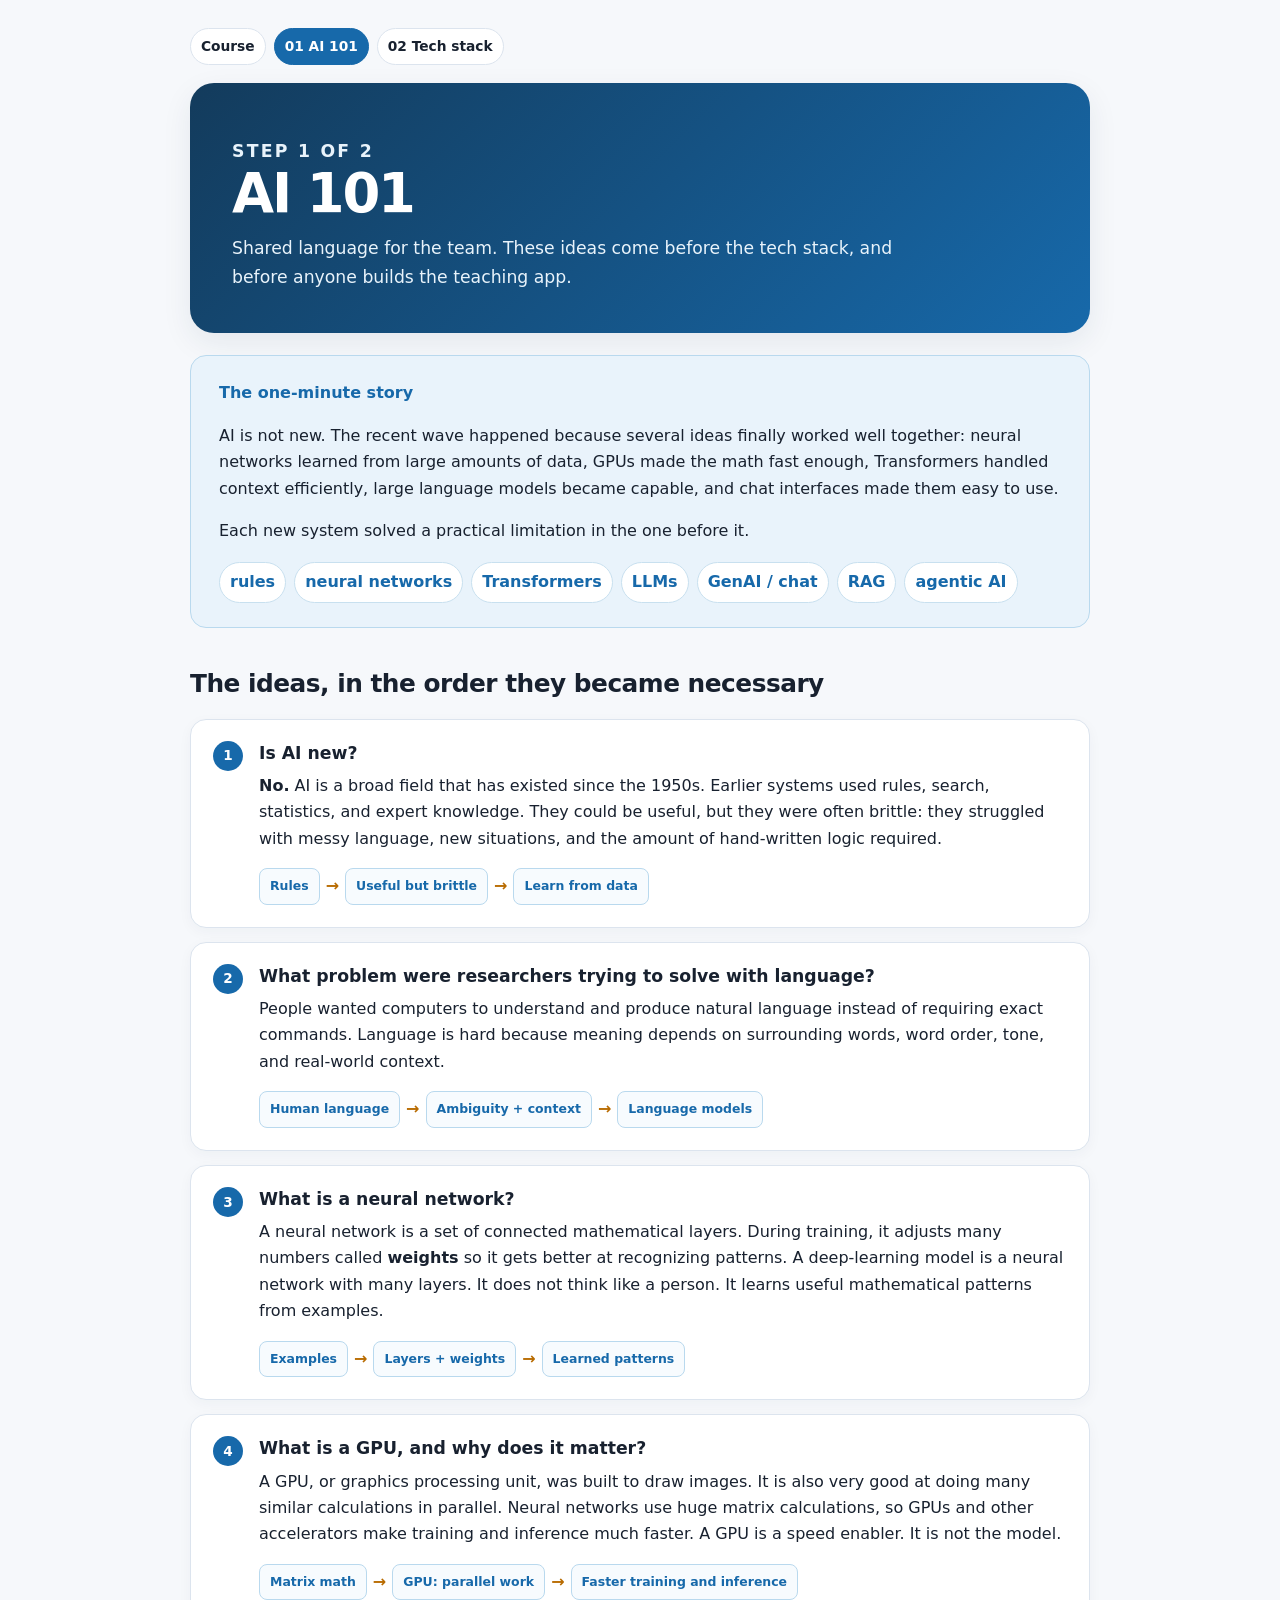
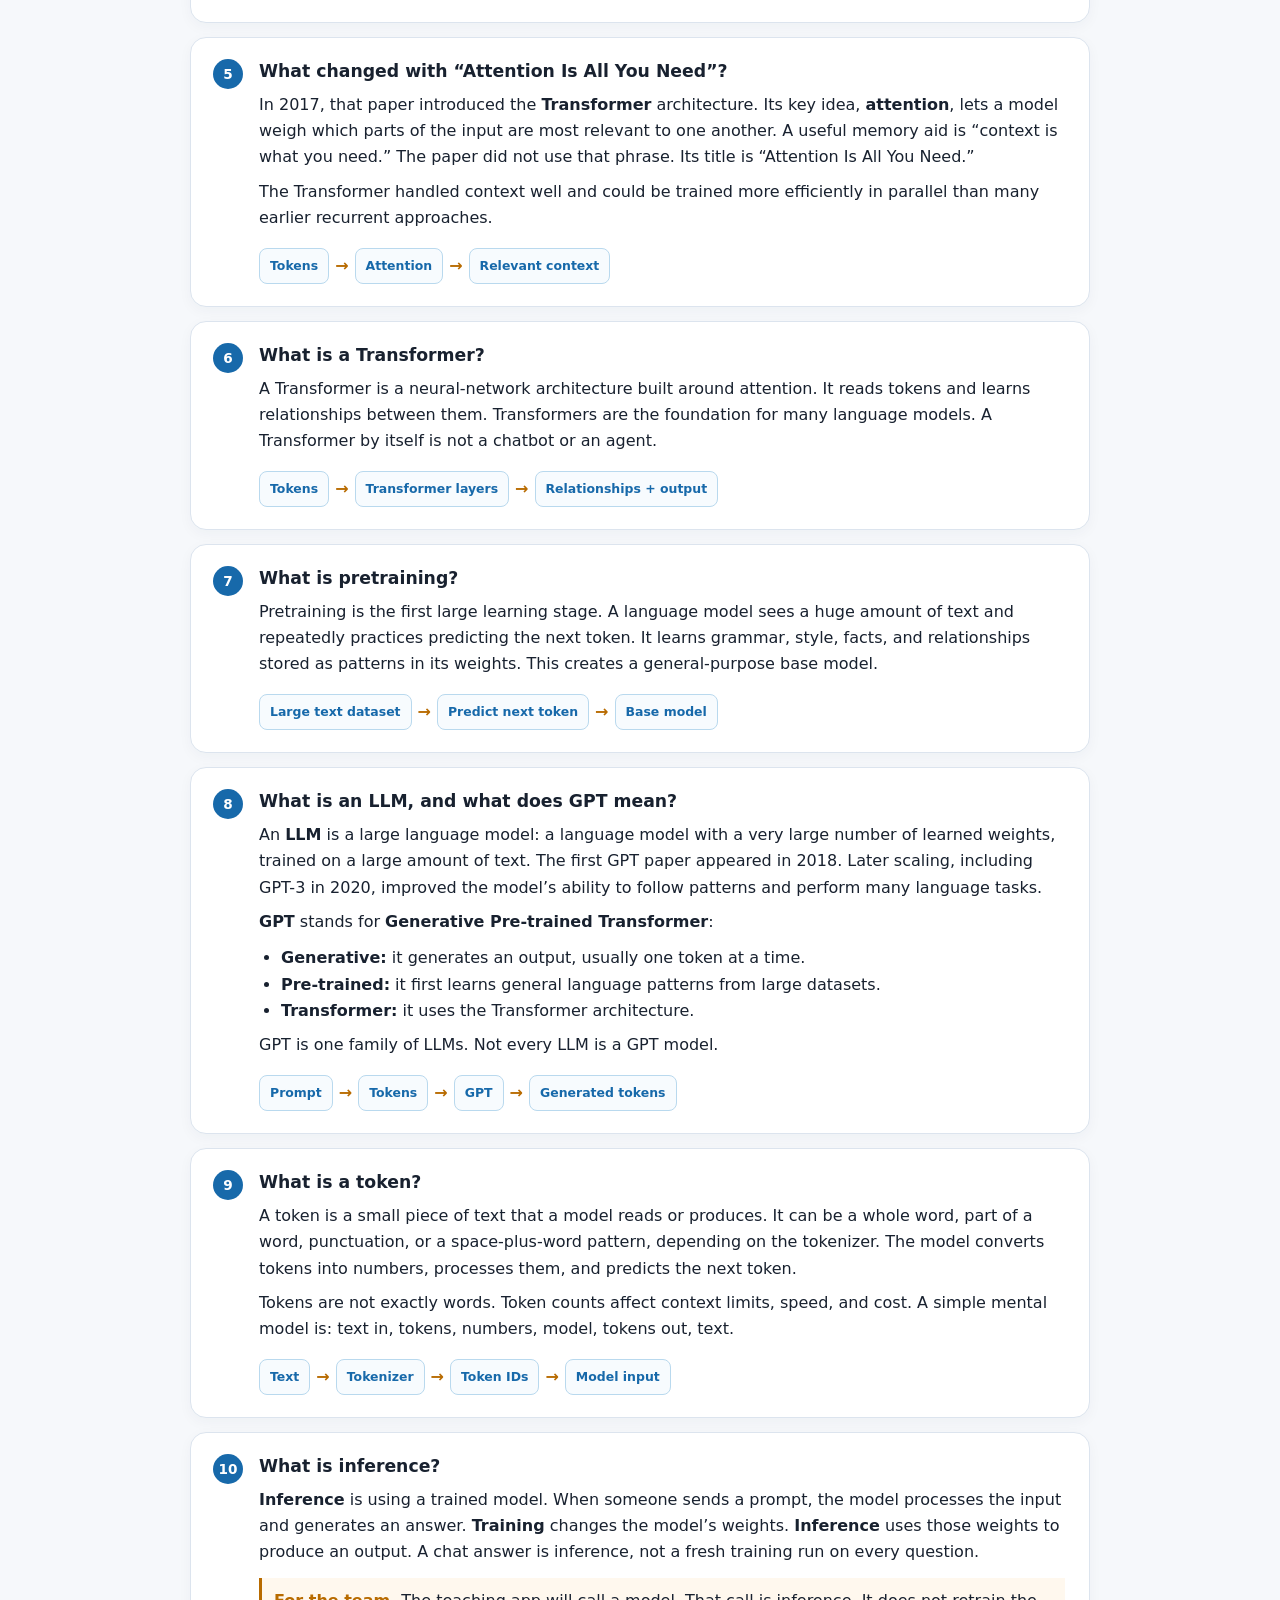
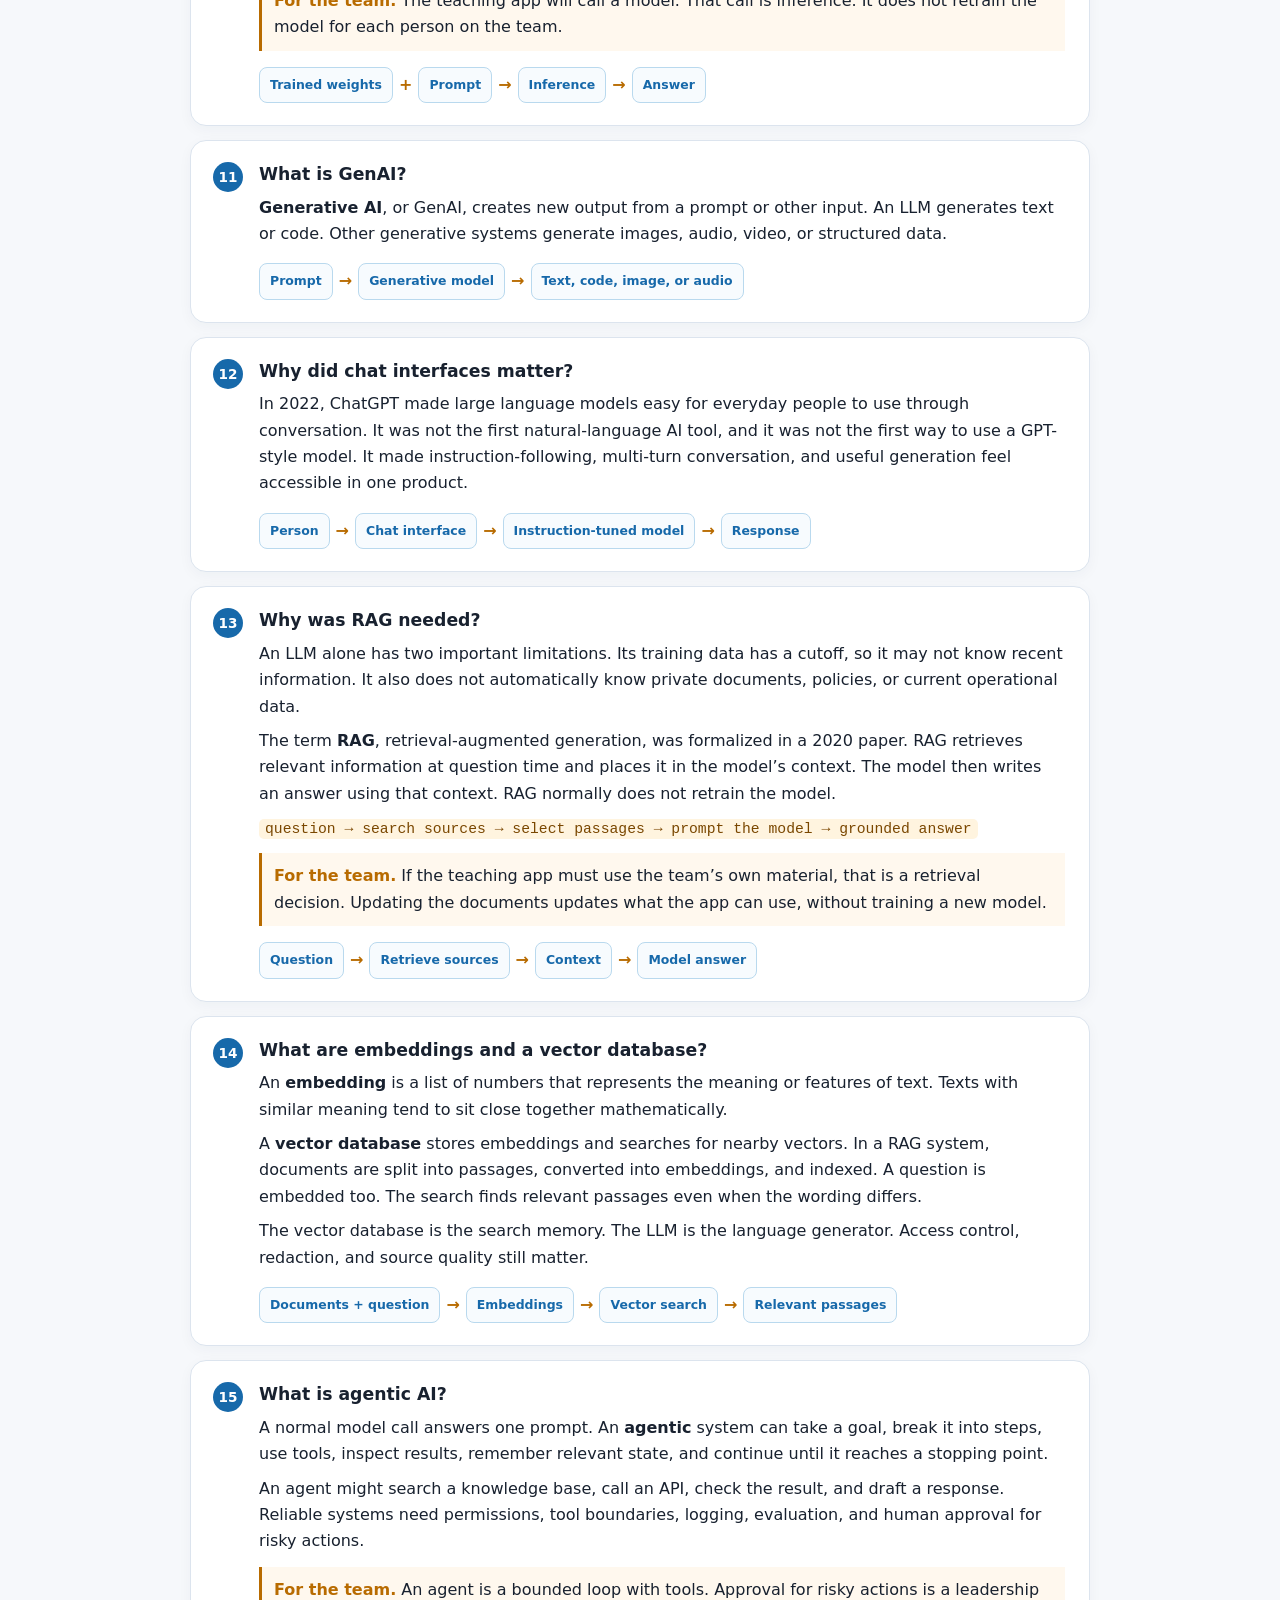
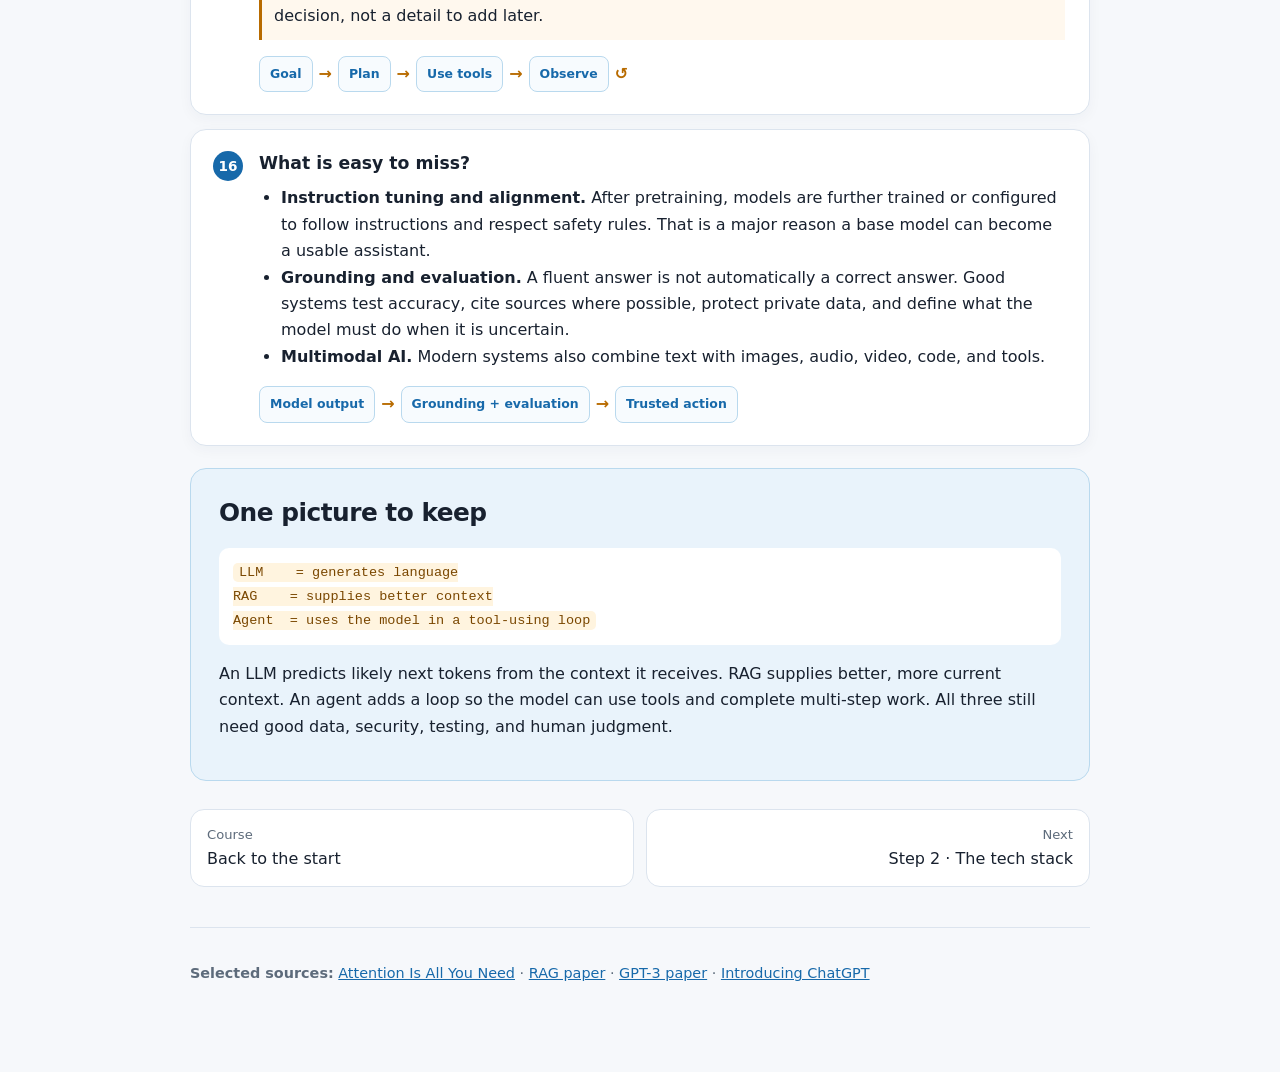
==== ai-101.html @ fc56cc1c "Reframe the site as a two-step course for the team. Step 1 is AI 101. Step 2 is the tech stack used " ====
<!doctype html>
<html lang="en">
<head>
  <meta charset="utf-8">
  <meta name="viewport" content="width=device-width, initial-scale=1">
  <meta name="description" content="Step 1. AI 101 for leaders on the team, before the teaching app is built.">
  <meta name="referrer" content="strict-origin-when-cross-origin">
  <title>Step 1 · AI 101 — AI App Building Framework</title>
  <link rel="stylesheet" href="assets/site.css">
</head>
<body>
<main>
  <nav class="course-nav" aria-label="Course">
    <a href="index.html">Course</a>
    <a href="ai-101.html" aria-current="page">01 AI 101</a>
    <a href="stack.html">02 Tech stack</a>
  </nav>
  <header class="hero">
    <p class="eyebrow">Step 1 of 2</p>
    <h1>AI 101</h1>
    <p>Shared language for the team. These ideas come before the tech stack, and before anyone builds the teaching app.</p>
  </header>

  <section class="story" aria-label="The one-minute story">
    <strong>The one-minute story</strong>
    <p>AI is not new. The recent wave happened because several ideas finally worked well together: neural networks learned from large amounts of data, GPUs made the math fast enough, Transformers handled context efficiently, large language models became capable, and chat interfaces made them easy to use.</p>
    <p>Each new system solved a practical limitation in the one before it.</p>
    <div class="flow" aria-label="AI technology progression">
      <span>rules</span>
      <span>neural networks</span>
      <span>Transformers</span>
      <span>LLMs</span>
      <span>GenAI / chat</span>
      <span>RAG</span>
      <span>agentic AI</span>
    </div>
  </section>

  <h2>The ideas, in the order they became necessary</h2>

  <article class="qa">
    <span class="number">1</span>
    <h3>Is AI new?</h3>
    <p><strong>No.</strong> AI is a broad field that has existed since the 1950s. Earlier systems used rules, search, statistics, and expert knowledge. They could be useful, but they were often brittle: they struggled with messy language, new situations, and the amount of hand-written logic required.</p>
    <div class="mini-diagram" aria-label="Rules can be useful but brittle">
      <span class="diagram-box">Rules</span><span class="diagram-arrow">→</span><span class="diagram-box">Useful but brittle</span><span class="diagram-arrow">→</span><span class="diagram-box">Learn from data</span>
    </div>
  </article>

  <article class="qa">
    <span class="number">2</span>
    <h3>What problem were researchers trying to solve with language?</h3>
    <p>People wanted computers to understand and produce natural language instead of requiring exact commands. Language is hard because meaning depends on surrounding words, word order, tone, and real-world context.</p>
    <div class="mini-diagram" aria-label="Natural language requires context">
      <span class="diagram-box">Human language</span><span class="diagram-arrow">→</span><span class="diagram-box">Ambiguity + context</span><span class="diagram-arrow">→</span><span class="diagram-box">Language models</span>
    </div>
  </article>

  <article class="qa">
    <span class="number">3</span>
    <h3>What is a neural network?</h3>
    <p>A neural network is a set of connected mathematical layers. During training, it adjusts many numbers called <strong>weights</strong> so it gets better at recognizing patterns. A deep-learning model is a neural network with many layers. It does not think like a person. It learns useful mathematical patterns from examples.</p>
    <div class="mini-diagram" aria-label="Neural networks learn patterns">
      <span class="diagram-box">Examples</span><span class="diagram-arrow">→</span><span class="diagram-box">Layers + weights</span><span class="diagram-arrow">→</span><span class="diagram-box">Learned patterns</span>
    </div>
  </article>

  <article class="qa">
    <span class="number">4</span>
    <h3>What is a GPU, and why does it matter?</h3>
    <p>A GPU, or graphics processing unit, was built to draw images. It is also very good at doing many similar calculations in parallel. Neural networks use huge matrix calculations, so GPUs and other accelerators make training and inference much faster. A GPU is a speed enabler. It is not the model.</p>
    <div class="mini-diagram" aria-label="GPUs speed up neural network math">
      <span class="diagram-box">Matrix math</span><span class="diagram-arrow">→</span><span class="diagram-box">GPU: parallel work</span><span class="diagram-arrow">→</span><span class="diagram-box">Faster training and inference</span>
    </div>
  </article>

  <article class="qa">
    <span class="number">5</span>
    <h3>What changed with “Attention Is All You Need”?</h3>
    <p>In 2017, that paper introduced the <strong>Transformer</strong> architecture. Its key idea, <strong>attention</strong>, lets a model weigh which parts of the input are most relevant to one another. A useful memory aid is “context is what you need.” The paper did not use that phrase. Its title is “Attention Is All You Need.”</p>
    <p>The Transformer handled context well and could be trained more efficiently in parallel than many earlier recurrent approaches.</p>
    <div class="mini-diagram" aria-label="Attention finds relevant context">
      <span class="diagram-box">Tokens</span><span class="diagram-arrow">→</span><span class="diagram-box">Attention</span><span class="diagram-arrow">→</span><span class="diagram-box">Relevant context</span>
    </div>
  </article>

  <article class="qa">
    <span class="number">6</span>
    <h3>What is a Transformer?</h3>
    <p>A Transformer is a neural-network architecture built around attention. It reads tokens and learns relationships between them. Transformers are the foundation for many language models. A Transformer by itself is not a chatbot or an agent.</p>
    <div class="mini-diagram" aria-label="Transformer processing">
      <span class="diagram-box">Tokens</span><span class="diagram-arrow">→</span><span class="diagram-box">Transformer layers</span><span class="diagram-arrow">→</span><span class="diagram-box">Relationships + output</span>
    </div>
  </article>

  <article class="qa">
    <span class="number">7</span>
    <h3>What is pretraining?</h3>
    <p>Pretraining is the first large learning stage. A language model sees a huge amount of text and repeatedly practices predicting the next token. It learns grammar, style, facts, and relationships stored as patterns in its weights. This creates a general-purpose base model.</p>
    <div class="mini-diagram" aria-label="Pretraining creates a base model">
      <span class="diagram-box">Large text dataset</span><span class="diagram-arrow">→</span><span class="diagram-box">Predict next token</span><span class="diagram-arrow">→</span><span class="diagram-box">Base model</span>
    </div>
  </article>

  <article class="qa">
    <span class="number">8</span>
    <h3>What is an LLM, and what does GPT mean?</h3>
    <p>An <strong>LLM</strong> is a large language model: a language model with a very large number of learned weights, trained on a large amount of text. The first GPT paper appeared in 2018. Later scaling, including GPT-3 in 2020, improved the model’s ability to follow patterns and perform many language tasks.</p>
    <p><strong>GPT</strong> stands for <strong>Generative Pre-trained Transformer</strong>:</p>
    <ul>
      <li><strong>Generative:</strong> it generates an output, usually one token at a time.</li>
      <li><strong>Pre-trained:</strong> it first learns general language patterns from large datasets.</li>
      <li><strong>Transformer:</strong> it uses the Transformer architecture.</li>
    </ul>
    <p>GPT is one family of LLMs. Not every LLM is a GPT model.</p>
    <div class="mini-diagram" aria-label="GPT generates tokens">
      <span class="diagram-box">Prompt</span><span class="diagram-arrow">→</span><span class="diagram-box">Tokens</span><span class="diagram-arrow">→</span><span class="diagram-box">GPT</span><span class="diagram-arrow">→</span><span class="diagram-box">Generated tokens</span>
    </div>
  </article>

  <article class="qa">
    <span class="number">9</span>
    <h3>What is a token?</h3>
    <p>A token is a small piece of text that a model reads or produces. It can be a whole word, part of a word, punctuation, or a space-plus-word pattern, depending on the tokenizer. The model converts tokens into numbers, processes them, and predicts the next token.</p>
    <p>Tokens are not exactly words. Token counts affect context limits, speed, and cost. A simple mental model is: text in, tokens, numbers, model, tokens out, text.</p>
    <div class="mini-diagram" aria-label="Text becomes token IDs">
      <span class="diagram-box">Text</span><span class="diagram-arrow">→</span><span class="diagram-box">Tokenizer</span><span class="diagram-arrow">→</span><span class="diagram-box">Token IDs</span><span class="diagram-arrow">→</span><span class="diagram-box">Model input</span>
    </div>
  </article>

  <article class="qa">
    <span class="number">10</span>
    <h3>What is inference?</h3>
    <p><strong>Inference</strong> is using a trained model. When someone sends a prompt, the model processes the input and generates an answer. <strong>Training</strong> changes the model’s weights. <strong>Inference</strong> uses those weights to produce an output. A chat answer is inference, not a fresh training run on every question.</p>
    <div class="builder"><strong>For the team.</strong> The teaching app will call a model. That call is inference. It does not retrain the model for each person on the team.</div>
    <div class="mini-diagram" aria-label="Inference uses trained weights and a prompt">
      <span class="diagram-box">Trained weights</span><span class="diagram-arrow">+</span><span class="diagram-box">Prompt</span><span class="diagram-arrow">→</span><span class="diagram-box">Inference</span><span class="diagram-arrow">→</span><span class="diagram-box">Answer</span>
    </div>
  </article>

  <article class="qa">
    <span class="number">11</span>
    <h3>What is GenAI?</h3>
    <p><strong>Generative AI</strong>, or GenAI, creates new output from a prompt or other input. An LLM generates text or code. Other generative systems generate images, audio, video, or structured data.</p>
    <div class="mini-diagram" aria-label="Generative AI creates many kinds of output">
      <span class="diagram-box">Prompt</span><span class="diagram-arrow">→</span><span class="diagram-box">Generative model</span><span class="diagram-arrow">→</span><span class="diagram-box">Text, code, image, or audio</span>
    </div>
  </article>

  <article class="qa">
    <span class="number">12</span>
    <h3>Why did chat interfaces matter?</h3>
    <p>In 2022, ChatGPT made large language models easy for everyday people to use through conversation. It was not the first natural-language AI tool, and it was not the first way to use a GPT-style model. It made instruction-following, multi-turn conversation, and useful generation feel accessible in one product.</p>
    <div class="mini-diagram" aria-label="A chat interface makes an LLM conversational">
      <span class="diagram-box">Person</span><span class="diagram-arrow">→</span><span class="diagram-box">Chat interface</span><span class="diagram-arrow">→</span><span class="diagram-box">Instruction-tuned model</span><span class="diagram-arrow">→</span><span class="diagram-box">Response</span>
    </div>
  </article>

  <article class="qa">
    <span class="number">13</span>
    <h3>Why was RAG needed?</h3>
    <p>An LLM alone has two important limitations. Its training data has a cutoff, so it may not know recent information. It also does not automatically know private documents, policies, or current operational data.</p>
    <p>The term <strong>RAG</strong>, retrieval-augmented generation, was formalized in a 2020 paper. RAG retrieves relevant information at question time and places it in the model’s context. The model then writes an answer using that context. RAG normally does not retrain the model.</p>
    <p><code>question → search sources → select passages → prompt the model → grounded answer</code></p>
    <div class="builder"><strong>For the team.</strong> If the teaching app must use the team’s own material, that is a retrieval decision. Updating the documents updates what the app can use, without training a new model.</div>
    <div class="mini-diagram" aria-label="RAG retrieves context before generation">
      <span class="diagram-box">Question</span><span class="diagram-arrow">→</span><span class="diagram-box">Retrieve sources</span><span class="diagram-arrow">→</span><span class="diagram-box">Context</span><span class="diagram-arrow">→</span><span class="diagram-box">Model answer</span>
    </div>
  </article>

  <article class="qa">
    <span class="number">14</span>
    <h3>What are embeddings and a vector database?</h3>
    <p>An <strong>embedding</strong> is a list of numbers that represents the meaning or features of text. Texts with similar meaning tend to sit close together mathematically.</p>
    <p>A <strong>vector database</strong> stores embeddings and searches for nearby vectors. In a RAG system, documents are split into passages, converted into embeddings, and indexed. A question is embedded too. The search finds relevant passages even when the wording differs.</p>
    <p>The vector database is the search memory. The LLM is the language generator. Access control, redaction, and source quality still matter.</p>
    <div class="mini-diagram" aria-label="Vector search finds relevant passages">
      <span class="diagram-box">Documents + question</span><span class="diagram-arrow">→</span><span class="diagram-box">Embeddings</span><span class="diagram-arrow">→</span><span class="diagram-box">Vector search</span><span class="diagram-arrow">→</span><span class="diagram-box">Relevant passages</span>
    </div>
  </article>

  <article class="qa">
    <span class="number">15</span>
    <h3>What is agentic AI?</h3>
    <p>A normal model call answers one prompt. An <strong>agentic</strong> system can take a goal, break it into steps, use tools, inspect results, remember relevant state, and continue until it reaches a stopping point.</p>
    <p>An agent might search a knowledge base, call an API, check the result, and draft a response. Reliable systems need permissions, tool boundaries, logging, evaluation, and human approval for risky actions.</p>
    <div class="builder"><strong>For the team.</strong> An agent is a bounded loop with tools. Approval for risky actions is a leadership decision, not a detail to add later.</div>
    <div class="mini-diagram" aria-label="Agentic AI uses a plan and tool loop">
      <span class="diagram-box">Goal</span><span class="diagram-arrow">→</span><span class="diagram-box">Plan</span><span class="diagram-arrow">→</span><span class="diagram-box">Use tools</span><span class="diagram-arrow">→</span><span class="diagram-box">Observe</span><span class="diagram-arrow">↺</span>
    </div>
  </article>

  <article class="qa">
    <span class="number">16</span>
    <h3>What is easy to miss?</h3>
    <ul>
      <li><strong>Instruction tuning and alignment.</strong> After pretraining, models are further trained or configured to follow instructions and respect safety rules. That is a major reason a base model can become a usable assistant.</li>
      <li><strong>Grounding and evaluation.</strong> A fluent answer is not automatically a correct answer. Good systems test accuracy, cite sources where possible, protect private data, and define what the model must do when it is uncertain.</li>
      <li><strong>Multimodal AI.</strong> Modern systems also combine text with images, audio, video, code, and tools.</li>
    </ul>
    <div class="mini-diagram" aria-label="Evaluation makes model output more trustworthy">
      <span class="diagram-box">Model output</span><span class="diagram-arrow">→</span><span class="diagram-box">Grounding + evaluation</span><span class="diagram-arrow">→</span><span class="diagram-box">Trusted action</span>
    </div>
  </article>

  <section class="story">
    <h2>One picture to keep</h2>
    <pre class="mental-code"><code>LLM    = generates language
RAG    = supplies better context
Agent  = uses the model in a tool-using loop</code></pre>
    <p>An LLM predicts likely next tokens from the context it receives. RAG supplies better, more current context. An agent adds a loop so the model can use tools and complete multi-step work. All three still need good data, security, testing, and human judgment.</p>
  </section>

  <nav class="lesson-nav" aria-label="Lesson">
    <a href="index.html"><span>Course</span>Back to the start</a>
    <a class="next" href="stack.html"><span>Next</span>Step 2 · The tech stack</a>
  </nav>

  <footer class="sources">
    <p><strong>Selected sources:</strong> <a href="https://arxiv.org/abs/1706.03762" rel="noopener noreferrer">Attention Is All You Need</a> · <a href="https://arxiv.org/abs/2005.11401" rel="noopener noreferrer">RAG paper</a> · <a href="https://arxiv.org/abs/2005.14165" rel="noopener noreferrer">GPT-3 paper</a> · <a href="https://openai.com/index/chatgpt/" rel="noopener noreferrer">Introducing ChatGPT</a></p>
  </footer>
</main>
</body>
</html>
---- assets/site.css ----
:root {
  --ink: #18212f;
  --muted: #5d6b7b;
  --paper: #f6f8fb;
  --card: #ffffff;
  --line: #dce4ee;
  --blue: #1769aa;
  --blue-soft: #e9f3fb;
  --gold: #b86b00;
  --shadow: 0 10px 30px rgba(27, 52, 80, .08);
}

* { box-sizing: border-box; }

body {
  margin: 0;
  color: var(--ink);
  background: var(--paper);
  font: 16px/1.65 system-ui, -apple-system, BlinkMacSystemFont, "Segoe UI", sans-serif;
}

main {
  max-width: 940px;
  margin: 0 auto;
  padding: 28px 20px 72px;
}

.course-nav {
  display: flex;
  flex-wrap: wrap;
  gap: 8px;
  margin-bottom: 18px;
}

.course-nav a {
  padding: 6px 10px;
  border: 1px solid var(--line);
  border-radius: 999px;
  background: var(--card);
  color: var(--ink);
  font-size: .86rem;
  font-weight: 650;
  text-decoration: none;
}

.course-nav a[aria-current="page"] {
  color: #fff;
  background: var(--blue);
  border-color: var(--blue);
}

header.hero {
  padding: 42px;
  border-radius: 24px;
  color: #fff;
  background: linear-gradient(135deg, #133b5c, #1769aa);
  box-shadow: var(--shadow);
}

header.hero p {
  max-width: 720px;
  margin: 12px 0 0;
  color: #e8f3fb;
  font-size: 1.08rem;
}

h1 {
  margin: 0;
  max-width: 760px;
  font-size: clamp(2.1rem, 5vw, 3.4rem);
  line-height: 1.05;
  letter-spacing: -.04em;
}

h2 {
  margin: 36px 0 14px;
  font-size: 1.55rem;
  letter-spacing: -.02em;
}

h3 {
  margin: 0 0 8px;
  font-size: 1.08rem;
  line-height: 1.35;
}

.eyebrow {
  margin: 0 0 14px;
  color: #bce5ff;
  font-size: .78rem;
  font-weight: 800;
  letter-spacing: .13em;
  text-transform: uppercase;
}

.story,
.panel {
  margin: 22px 0;
  padding: 24px 28px;
  border: 1px solid #b9d9ee;
  border-radius: 16px;
  background: var(--blue-soft);
}

.story strong,
.panel strong { color: var(--blue); }

.story h2,
.panel h2 { margin-top: 0; }

.story ul,
.panel ul,
.qa ul,
.qa ol { margin: 10px 0 0; padding-left: 22px; }

.flow {
  display: flex;
  flex-wrap: wrap;
  gap: 8px;
  margin-top: 18px;
  color: var(--blue);
  font-weight: 750;
}

.flow span,
.stack-chip {
  padding: 6px 10px;
  border-radius: 999px;
  background: #fff;
  border: 1px solid #c8e0ef;
}

.mini-diagram {
  display: flex;
  flex-wrap: wrap;
  align-items: center;
  gap: 6px;
  margin-top: 16px;
  color: var(--muted);
  font-size: .78rem;
}

.diagram-box {
  padding: 7px 10px;
  border: 1px solid #b9d9ee;
  border-radius: 8px;
  color: var(--blue);
  background: #f7fbfe;
  font-weight: 750;
}

.diagram-arrow {
  color: var(--gold);
  font-size: 1rem;
  font-weight: 900;
}

.path {
  list-style: none;
  margin: 0;
  padding: 0;
}

.path li { margin: 10px 0; }

.path a {
  display: block;
  padding: 16px 18px;
  border: 1px solid var(--line);
  border-radius: 16px;
  background: var(--card);
  color: var(--ink);
  text-decoration: none;
  box-shadow: 0 4px 14px rgba(27, 52, 80, .04);
}

.path a span {
  display: block;
  margin-top: 4px;
  color: var(--muted);
  font-weight: 450;
}

.qa {
  position: relative;
  margin: 14px 0;
  padding: 22px 24px 22px 68px;
  border: 1px solid var(--line);
  border-radius: 16px;
  background: var(--card);
  box-shadow: 0 4px 14px rgba(27, 52, 80, .04);
}

.number {
  position: absolute;
  top: 21px;
  left: 22px;
  display: grid;
  width: 30px;
  height: 30px;
  place-items: center;
  border-radius: 50%;
  color: #fff;
  background: var(--blue);
  font-size: .85rem;
  font-weight: 800;
}

.qa p { margin: 8px 0 0; }

.builder {
  margin-top: 12px;
  padding: 10px 12px;
  border-left: 3px solid var(--gold);
  background: #fff8ee;
}

.builder strong { color: var(--gold); }

code,
.qa code,
.story code,
.panel code {
  padding: 2px 6px;
  border-radius: 5px;
  color: #7a4700;
  background: #fff4df;
  font-size: .92em;
}

.mental-code {
  margin: 12px 0 0;
  padding: 12px 14px;
  overflow-x: auto;
  border-radius: 10px;
  color: #234;
  background: #fff;
  font-size: .92rem;
}

.table-wrap { overflow-x: auto; }

table {
  width: 100%;
  border-collapse: collapse;
  background: var(--card);
  border: 1px solid var(--line);
  border-radius: 16px;
}

th,
td {
  padding: 12px 14px;
  border-bottom: 1px solid var(--line);
  text-align: left;
  vertical-align: top;
}

th {
  color: var(--muted);
  font-size: .78rem;
  letter-spacing: .08em;
  text-transform: uppercase;
}

tr:last-child td { border-bottom: 0; }

.lesson-nav {
  display: flex;
  flex-wrap: wrap;
  gap: 12px;
  margin-top: 28px;
}

.lesson-nav a {
  flex: 1 1 220px;
  padding: 14px 16px;
  border: 1px solid var(--line);
  border-radius: 14px;
  background: var(--card);
  color: var(--ink);
  text-decoration: none;
}

.lesson-nav a span {
  display: block;
  color: var(--muted);
  font-size: .82rem;
}

.lesson-nav a.next { text-align: right; }

footer {
  margin-top: 40px;
  padding-top: 20px;
  border-top: 1px solid var(--line);
  color: var(--muted);
  font-size: .9rem;
}

a { color: var(--blue); }

header.hero a { color: #fff; }

@media (max-width: 600px) {
  main { padding: 18px 14px 48px; }
  header.hero { padding: 28px 22px; border-radius: 18px; }
  .qa { padding: 20px 18px 20px 56px; }
  .number { left: 16px; }
  .lesson-nav a.next { text-align: left; }
}
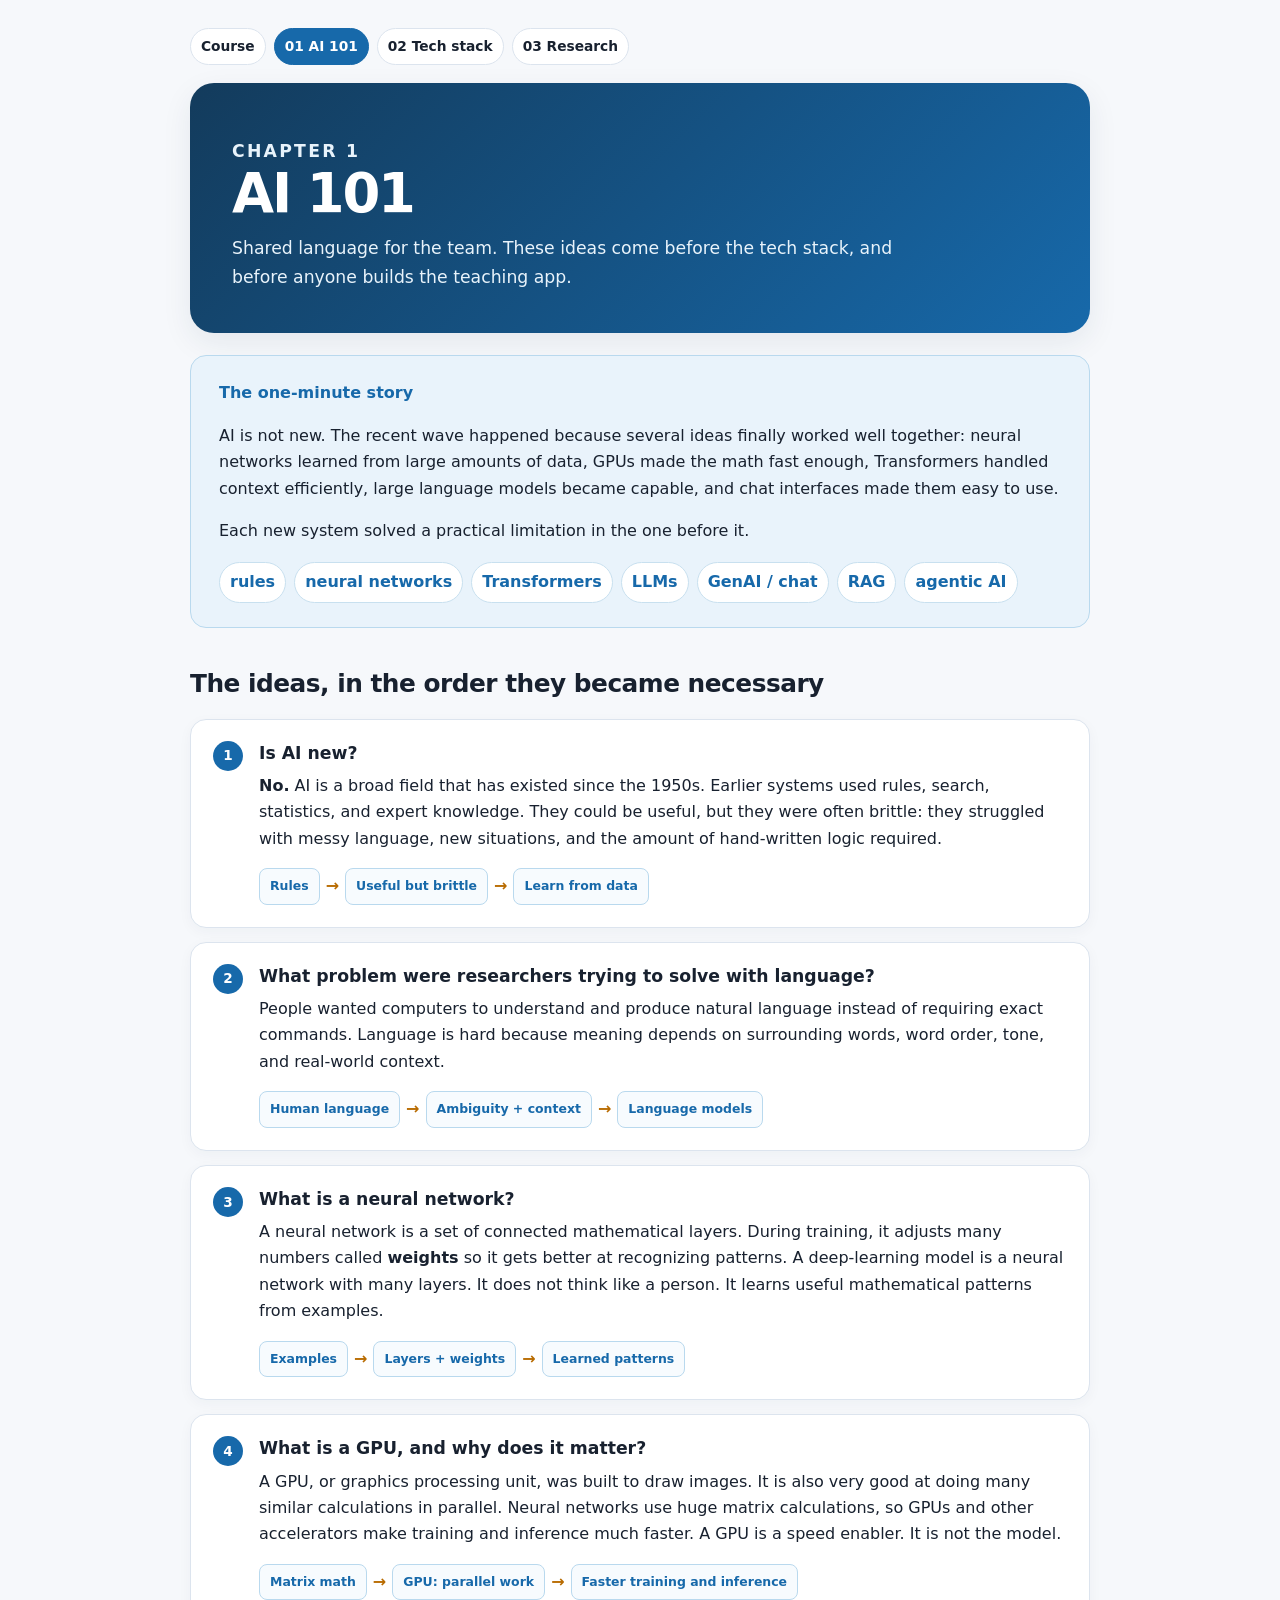
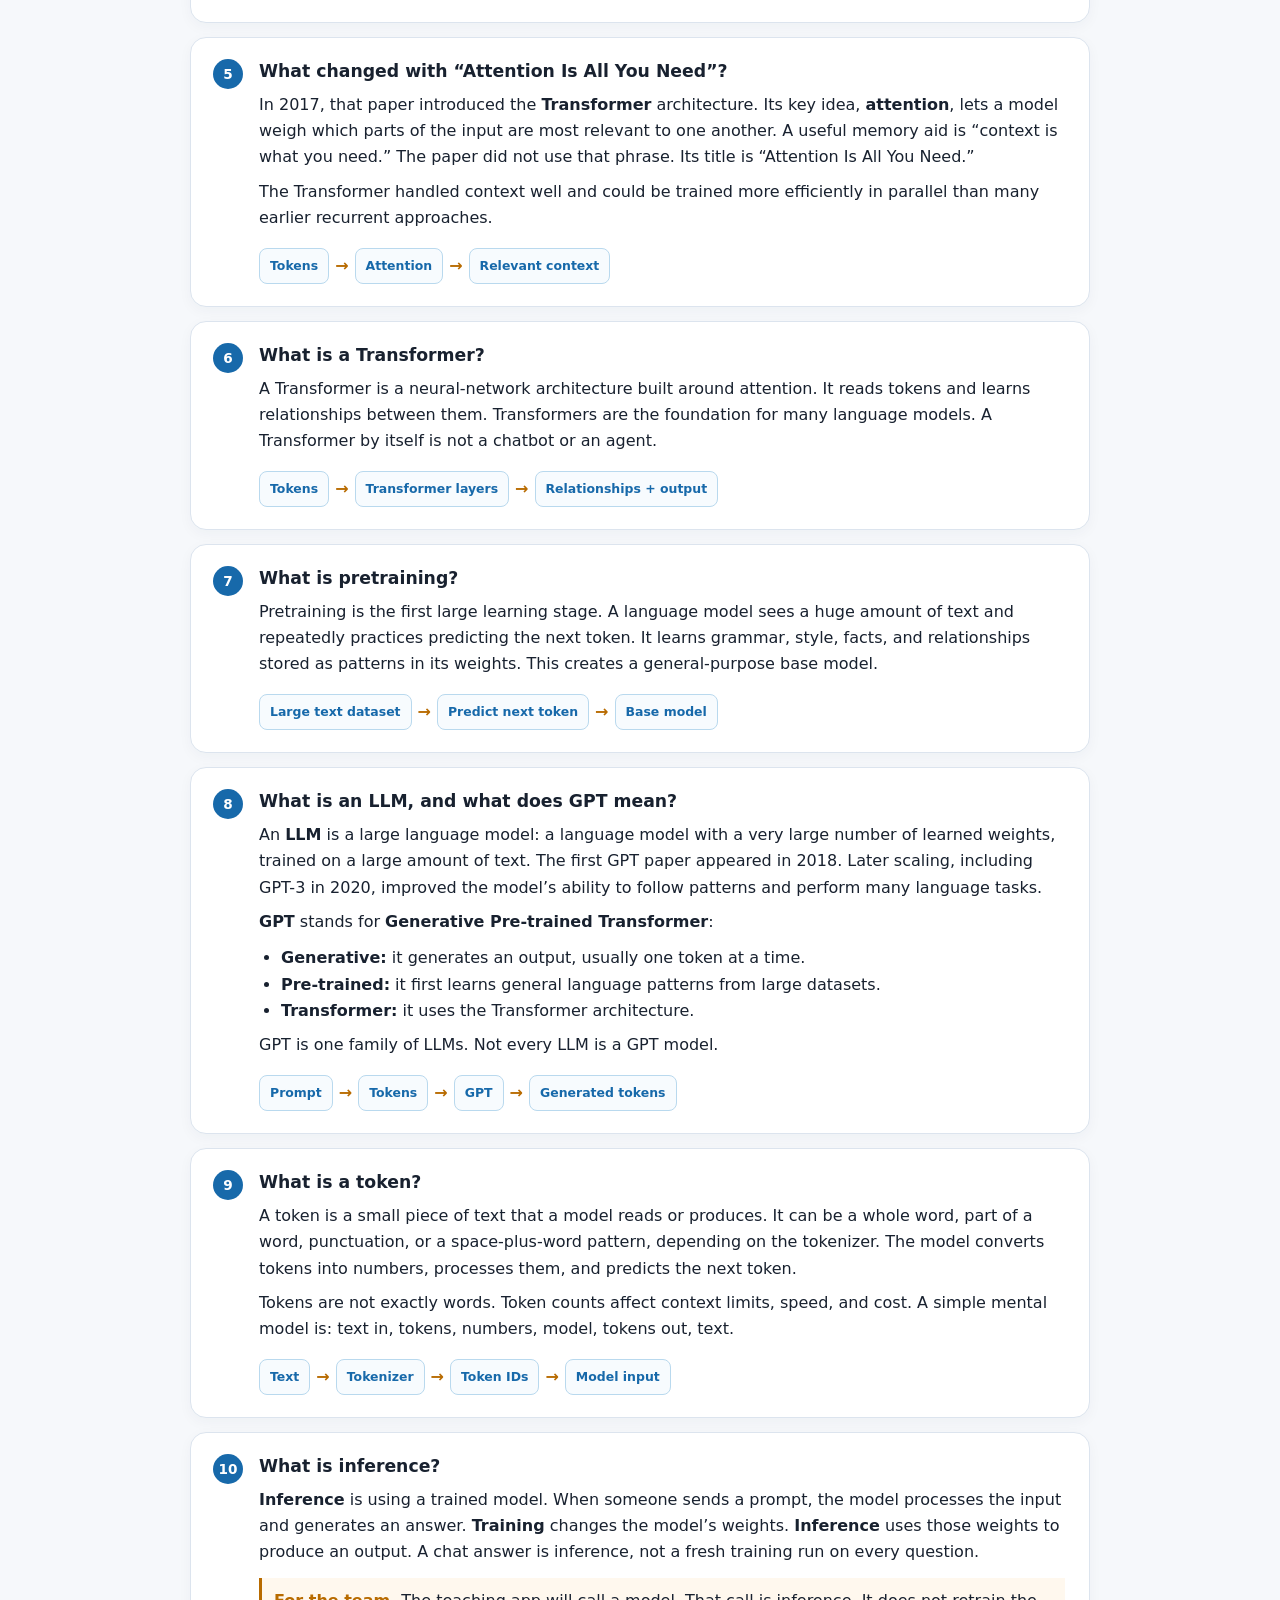
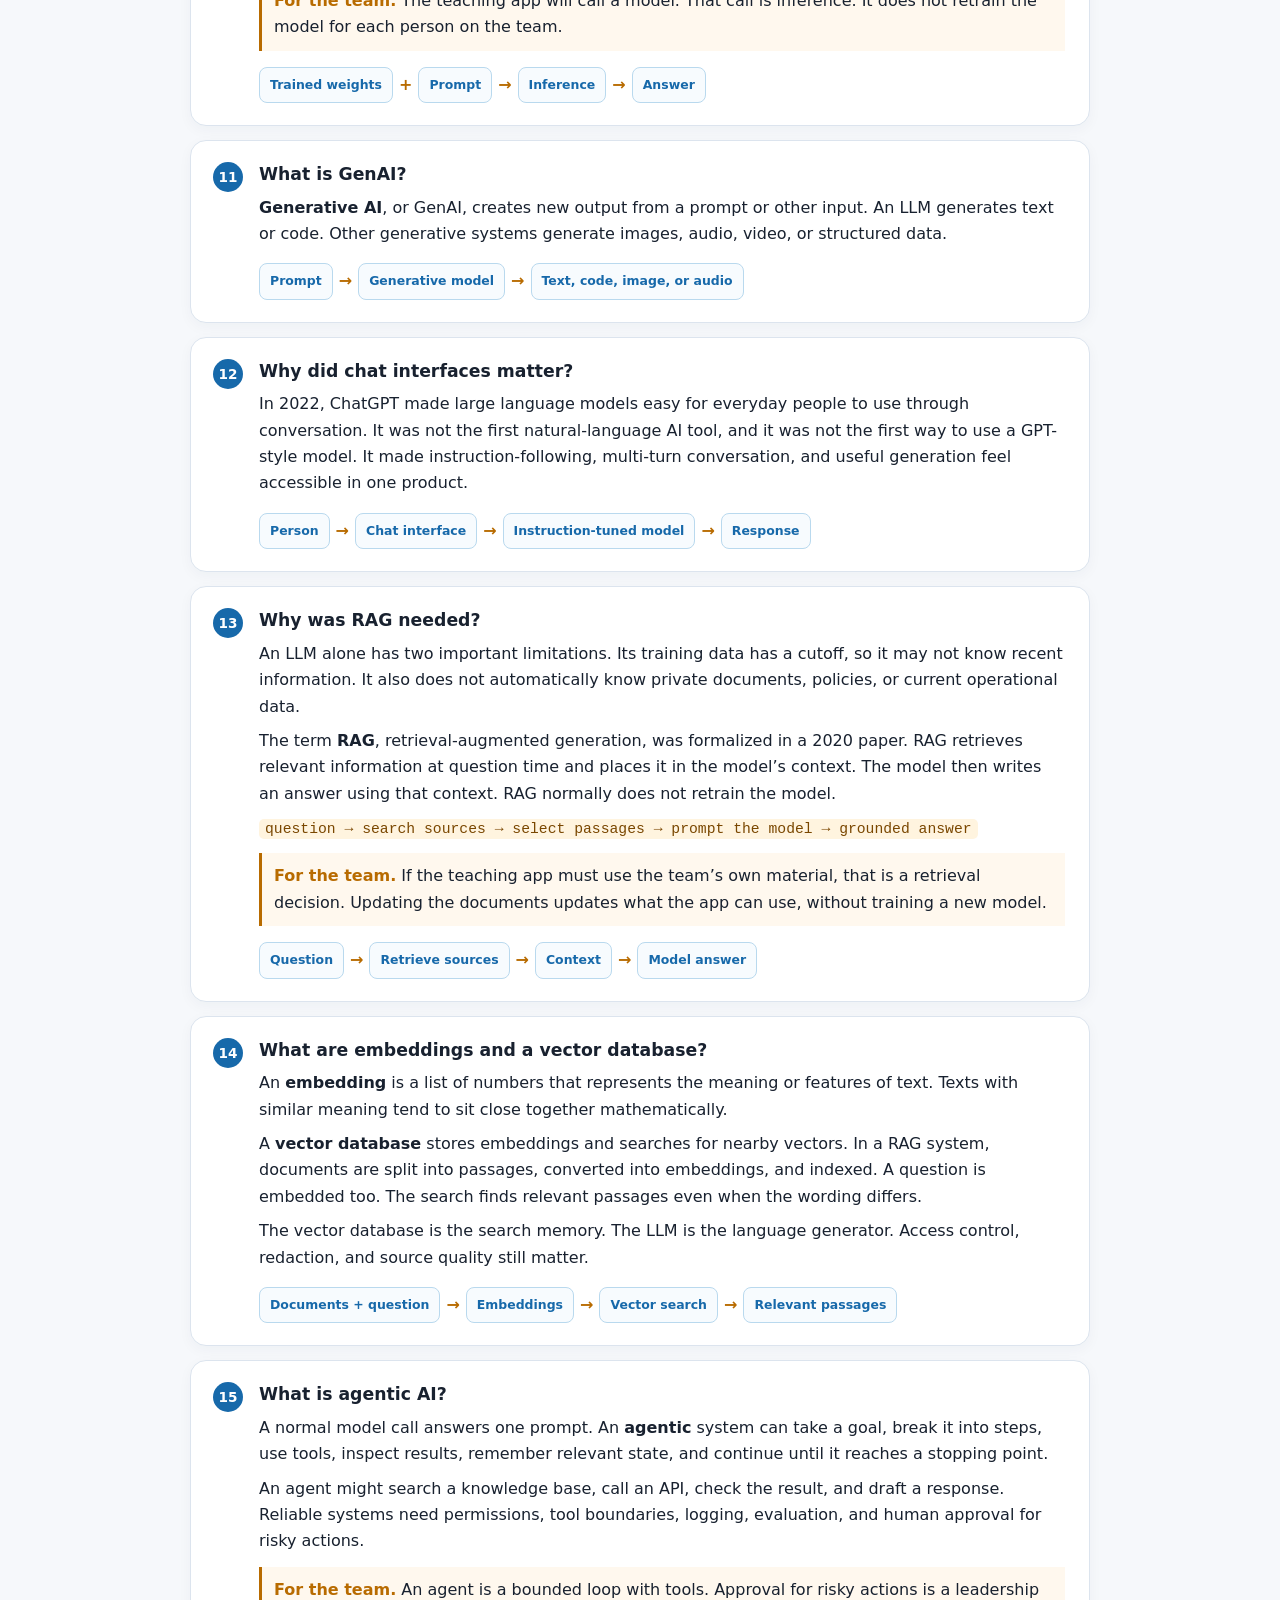
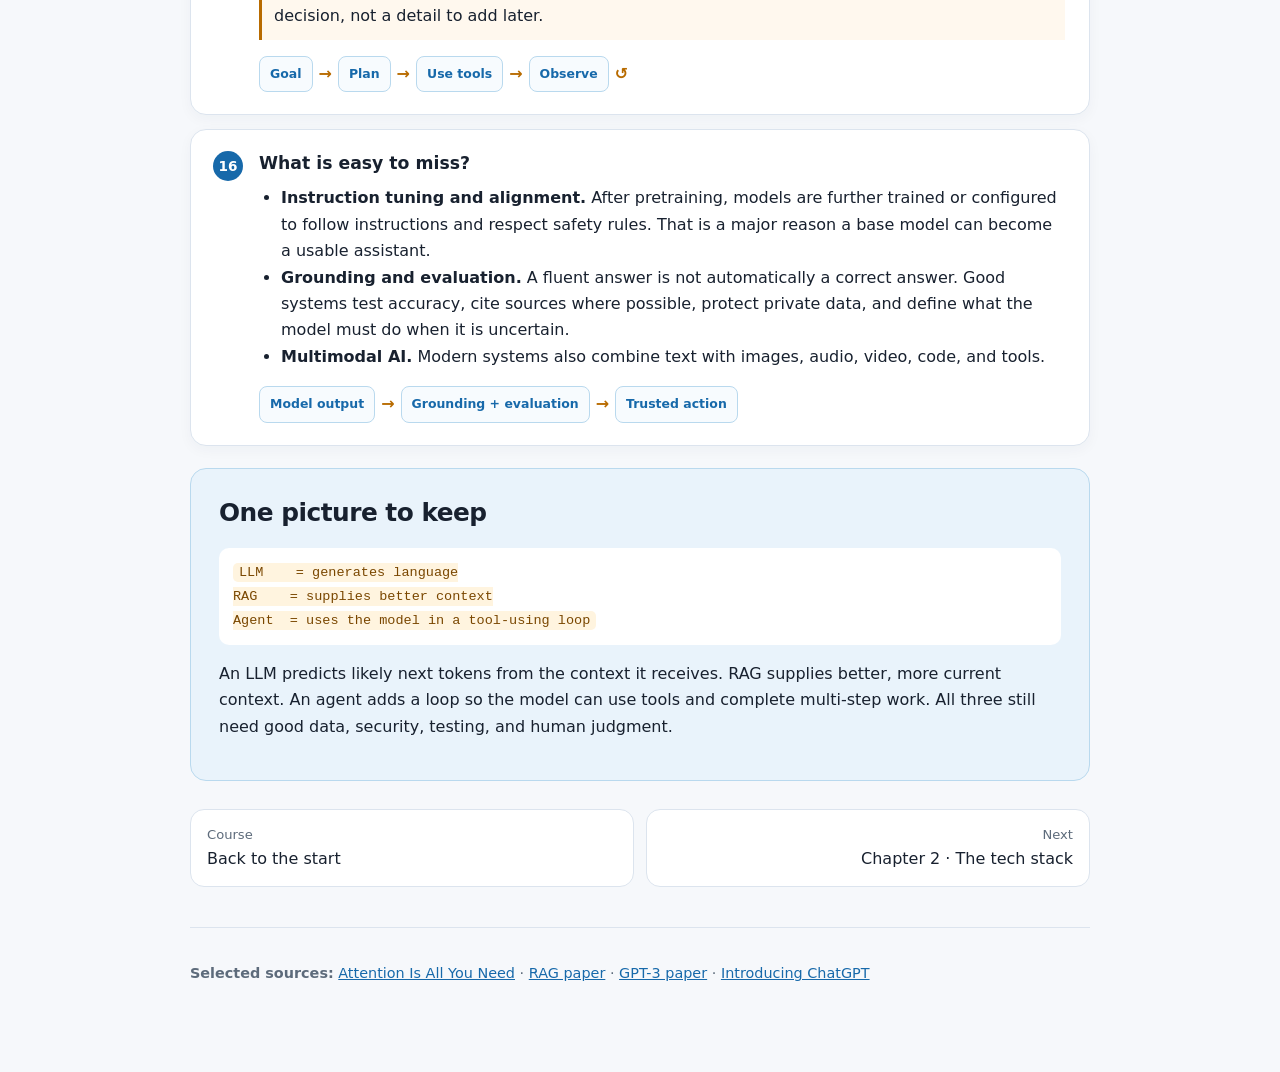
==== commit fcd5987d: "Add chapter 3 on research before building for users. Pricing and viability, including TAM, SAM, and " ====
--- a/ai-101.html
+++ b/ai-101.html
@@ -3,9 +3,9 @@
 <head>
   <meta charset="utf-8">
   <meta name="viewport" content="width=device-width, initial-scale=1">
-  <meta name="description" content="Step 1. AI 101 for leaders on the team, before the teaching app is built.">
+  <meta name="description" content="Chapter 1. AI 101 for the team, before the teaching app is built.">
   <meta name="referrer" content="strict-origin-when-cross-origin">
-  <title>Step 1 · AI 101 — AI App Building Framework</title>
+  <title>Chapter 1 · AI 101 — AI App Building Framework</title>
   <link rel="stylesheet" href="assets/site.css">
 </head>
 <body>
@@ -14,9 +14,10 @@
     <a href="index.html">Course</a>
     <a href="ai-101.html" aria-current="page">01 AI 101</a>
     <a href="stack.html">02 Tech stack</a>
+    <a href="research.html">03 Research</a>
   </nav>
   <header class="hero">
-    <p class="eyebrow">Step 1 of 2</p>
+    <p class="eyebrow">Chapter 1</p>
     <h1>AI 101</h1>
     <p>Shared language for the team. These ideas come before the tech stack, and before anyone builds the teaching app.</p>
   </header>
@@ -213,7 +214,7 @@
 
   <nav class="lesson-nav" aria-label="Lesson">
     <a href="index.html"><span>Course</span>Back to the start</a>
-    <a class="next" href="stack.html"><span>Next</span>Step 2 · The tech stack</a>
+    <a class="next" href="stack.html"><span>Next</span>Chapter 2 · The tech stack</a>
   </nav>
 
   <footer class="sources">
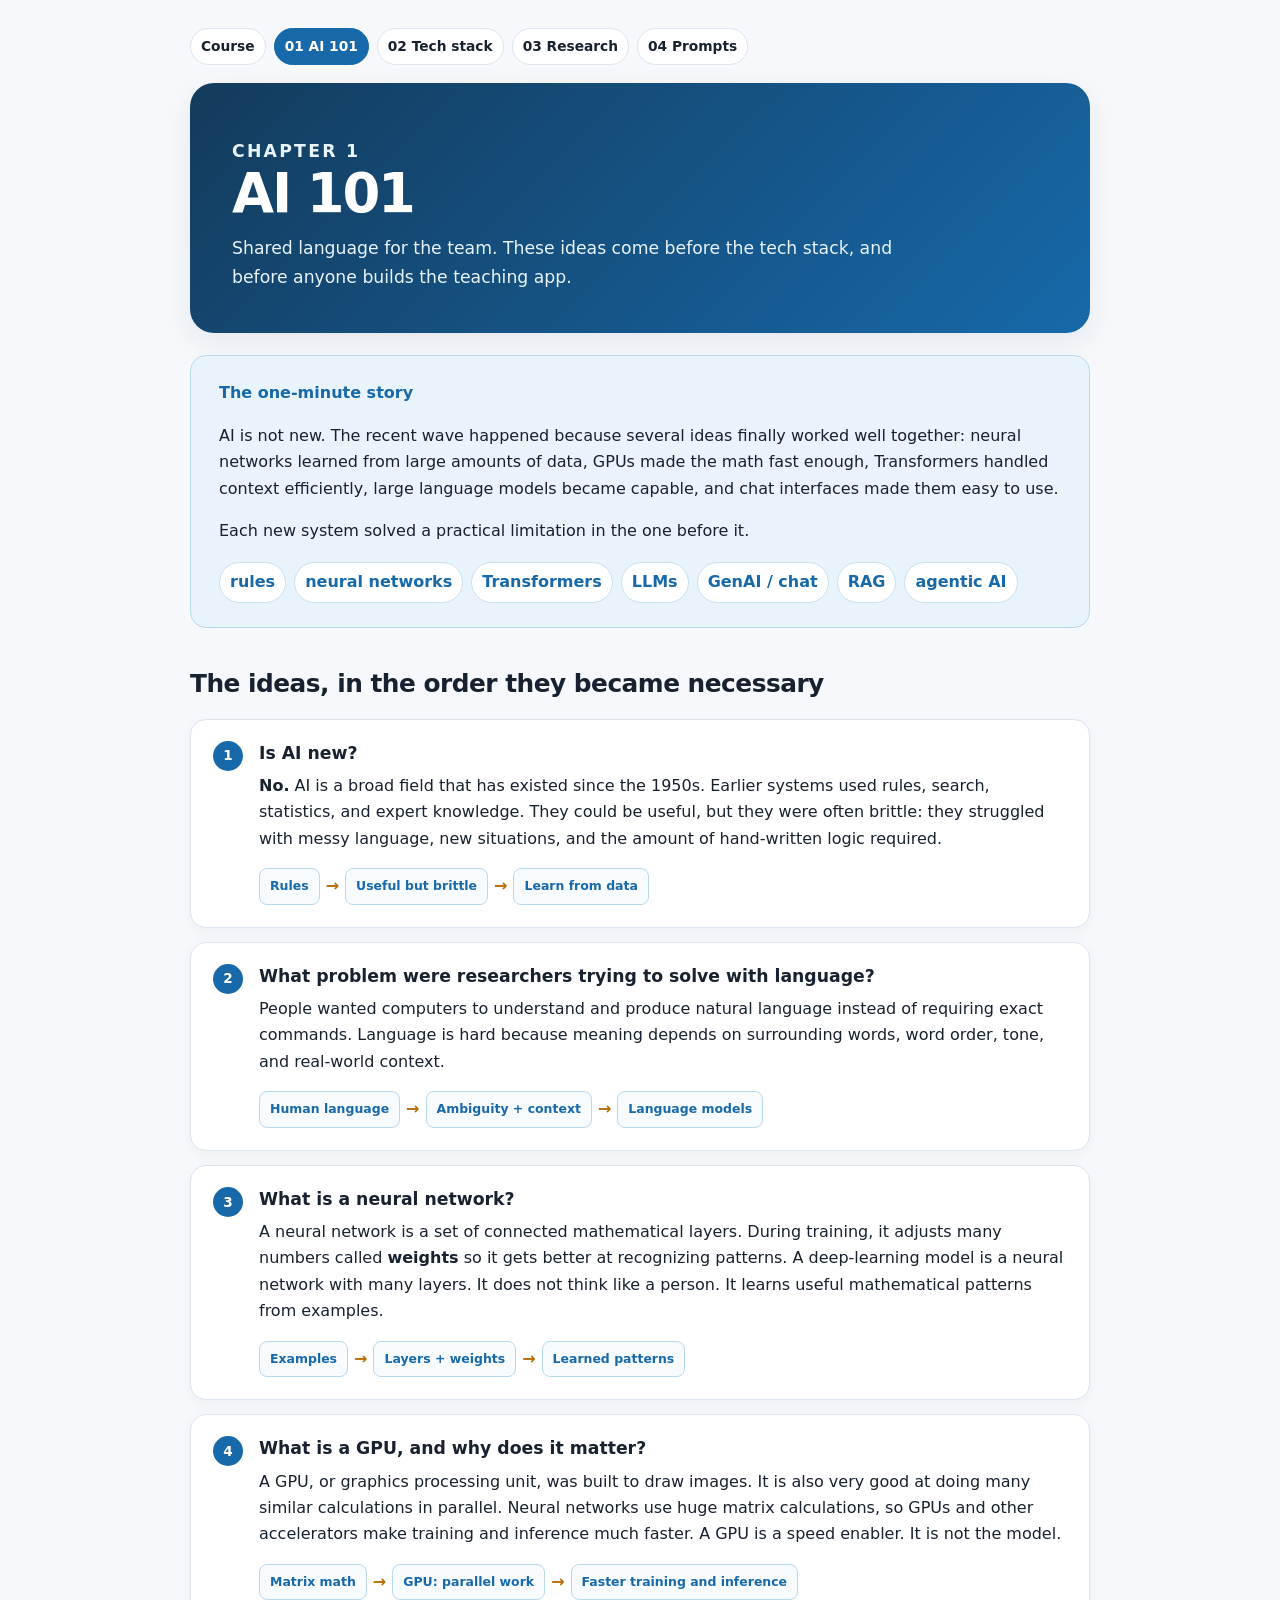
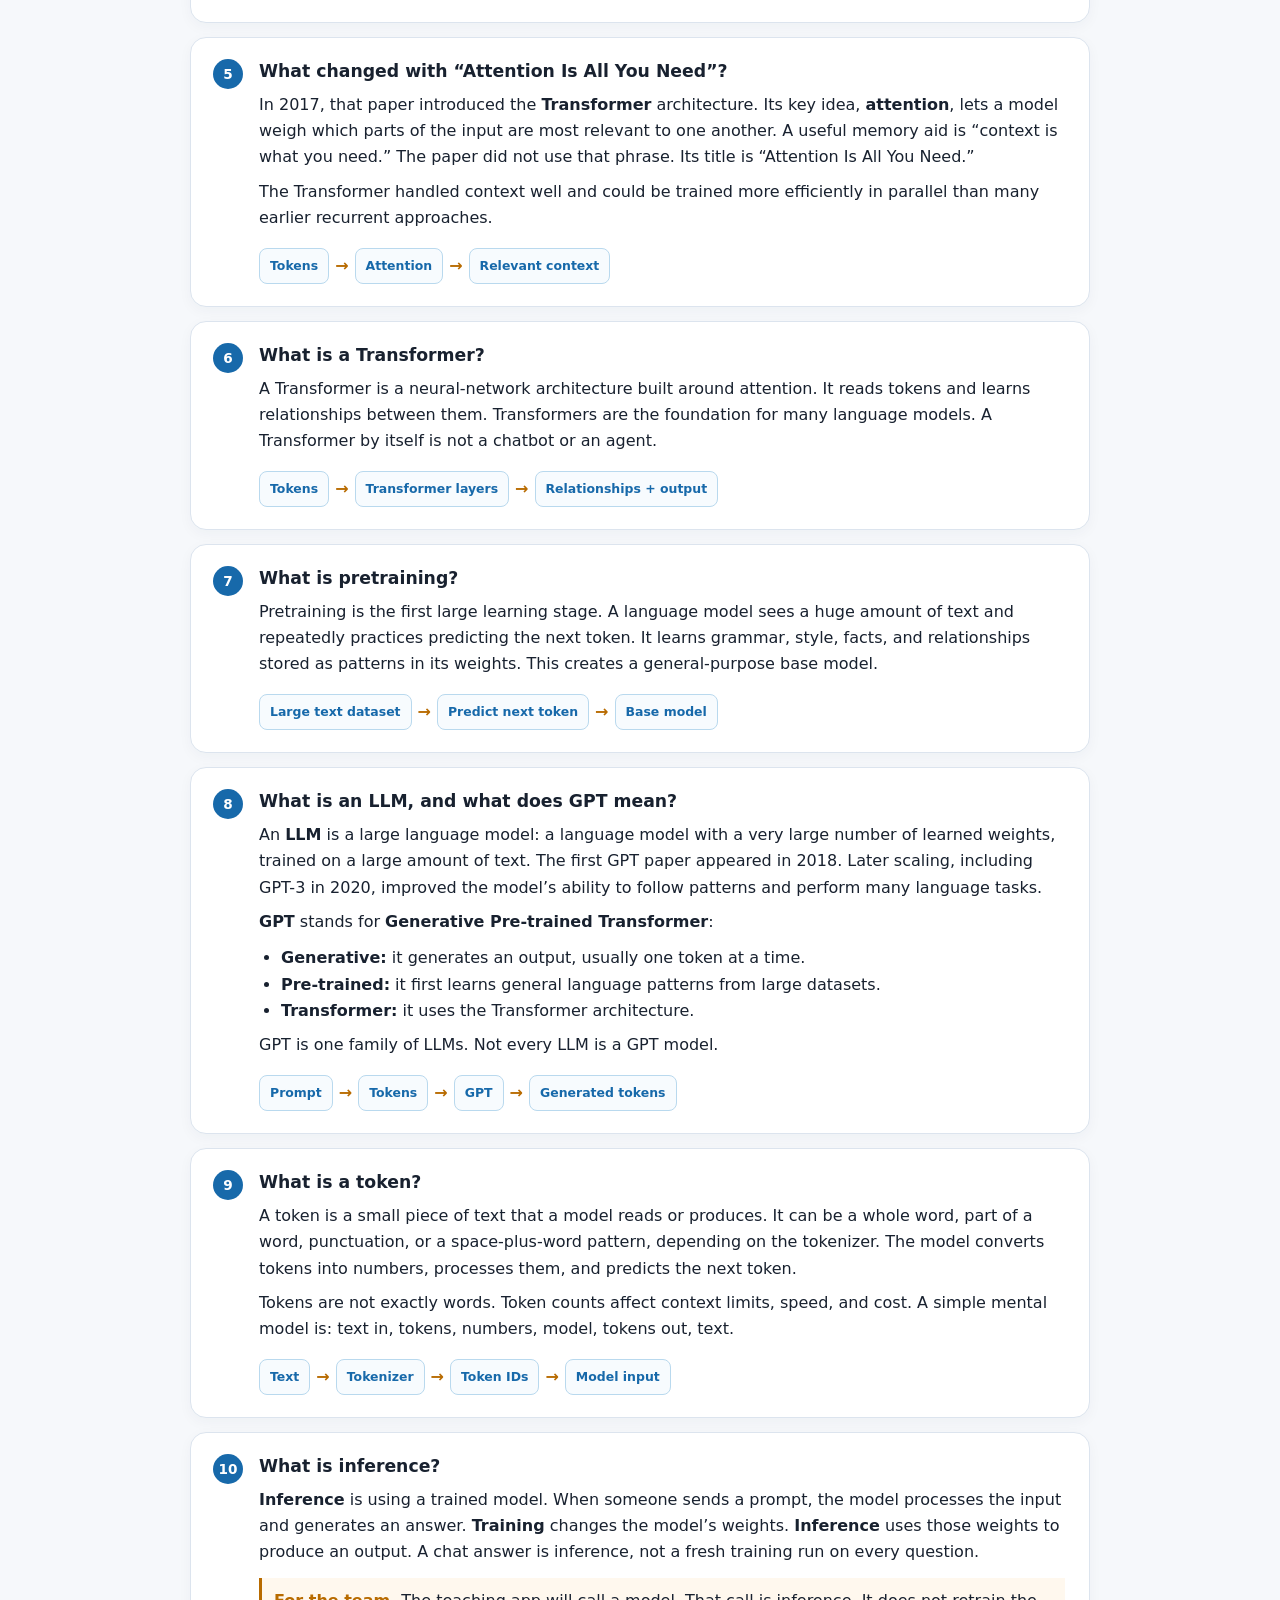
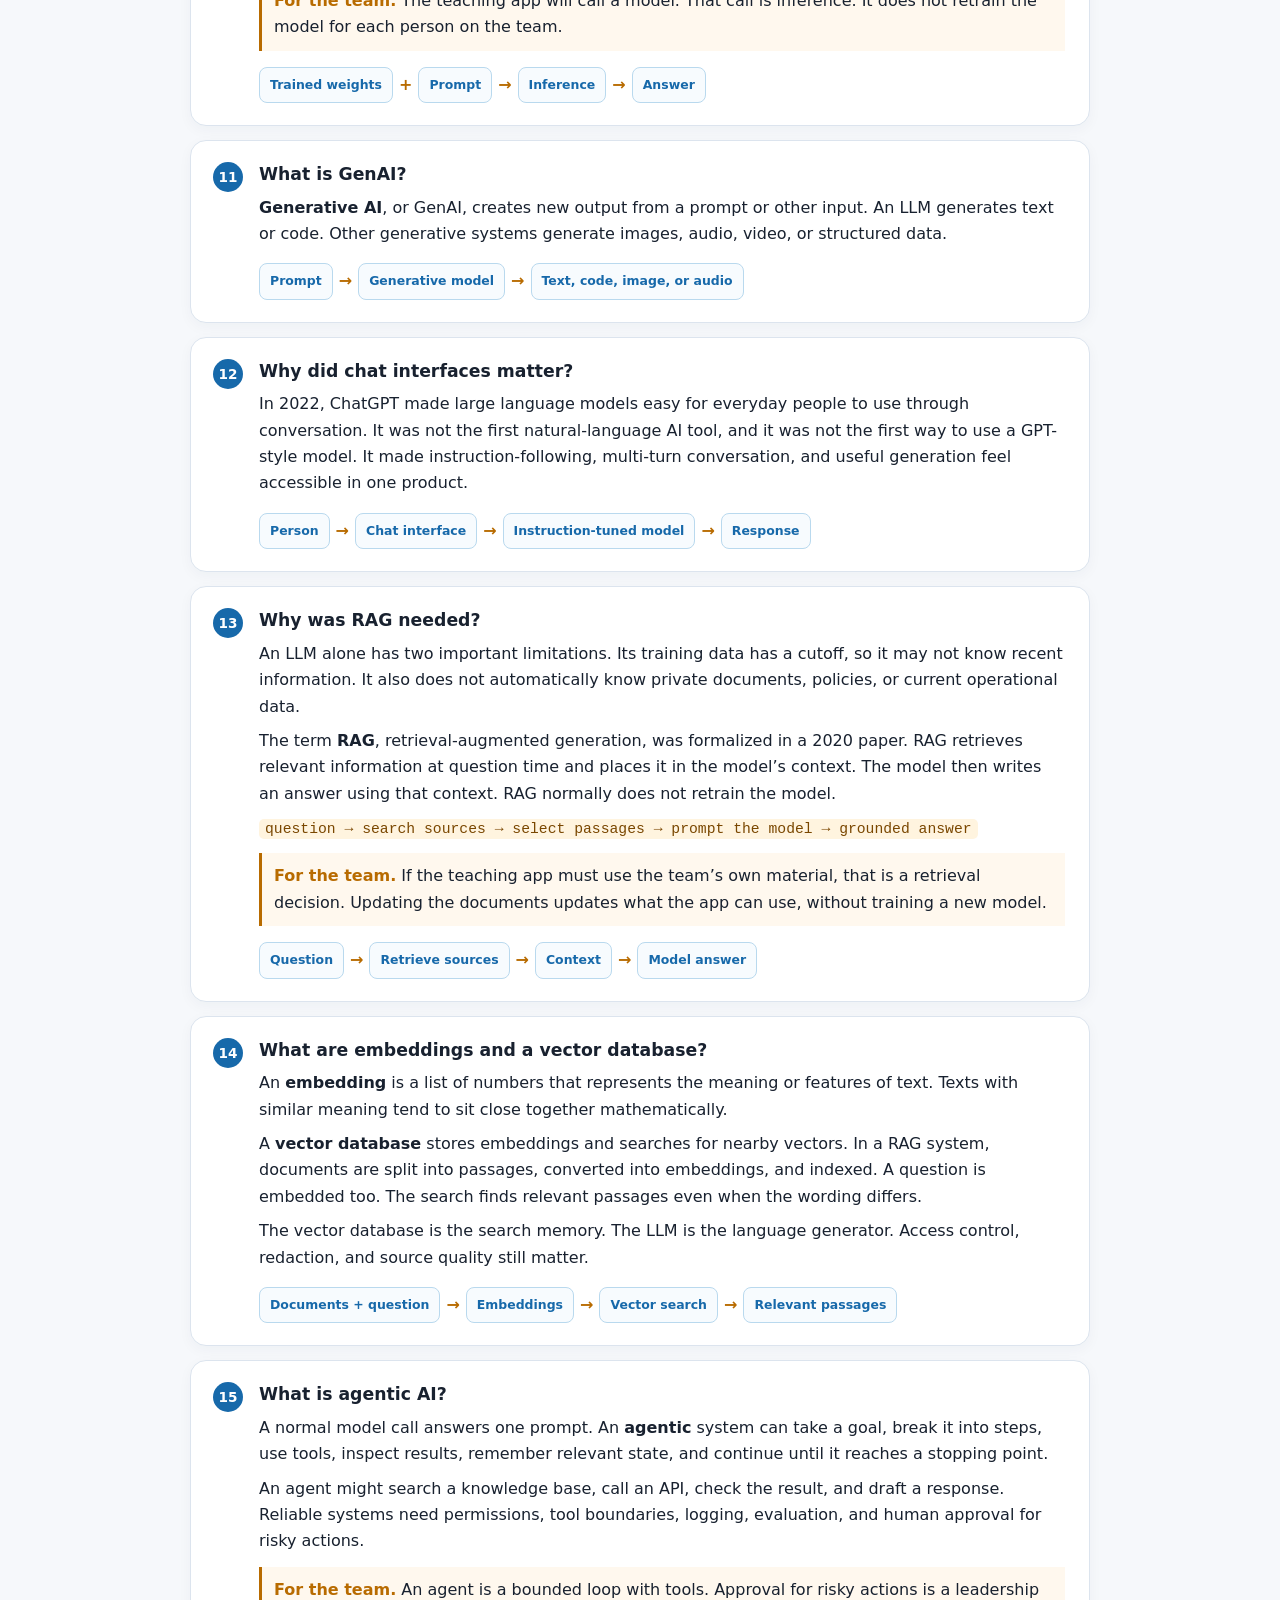
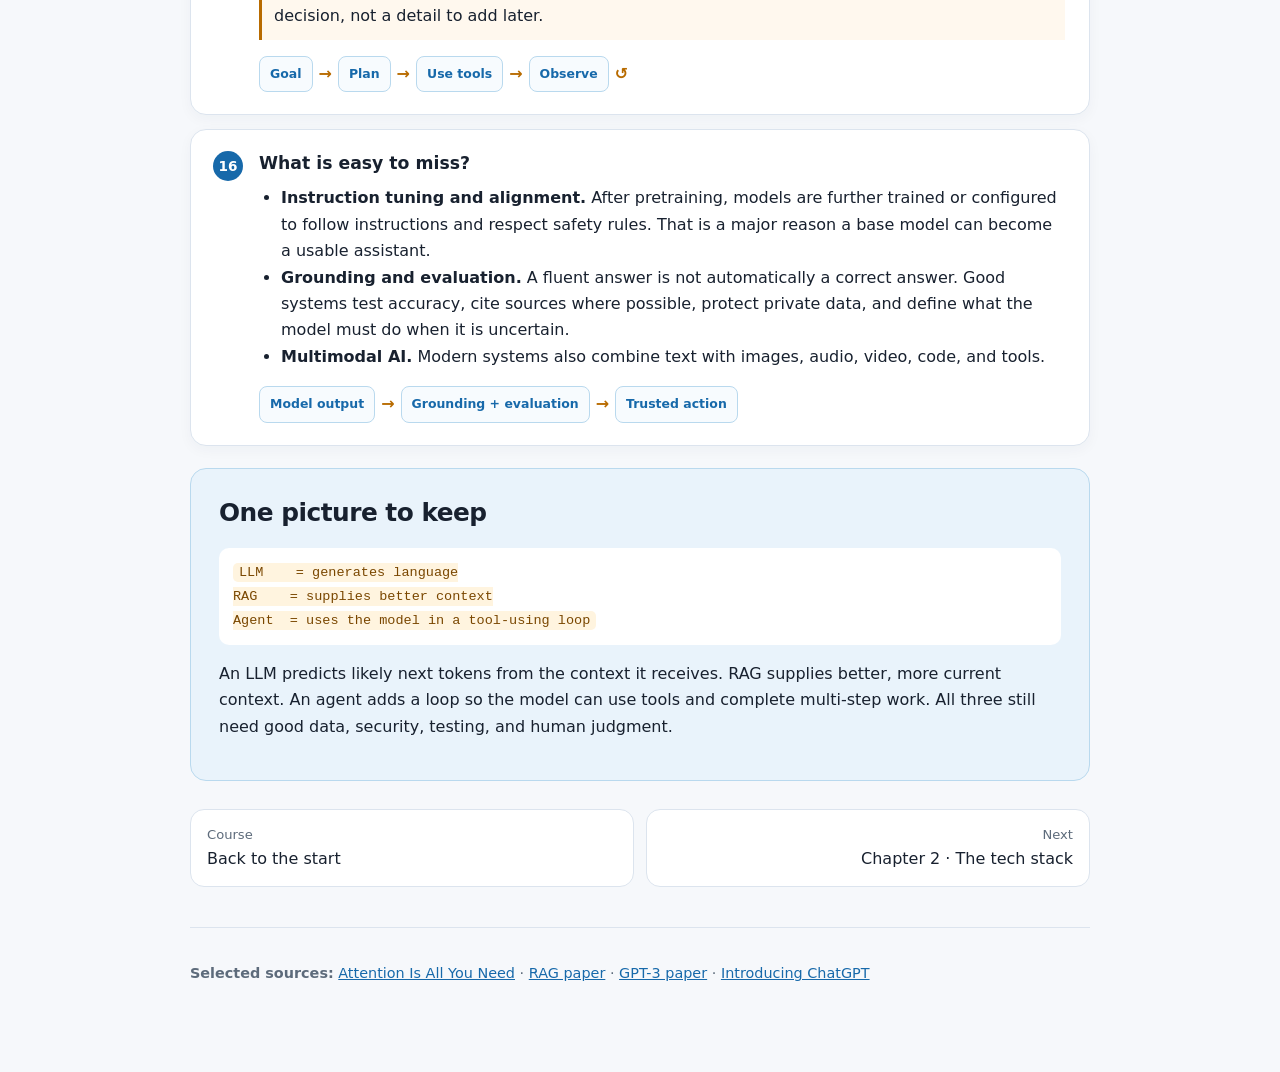
==== commit fd503f64: "Add a prompt engineering chapter for product managers. The prompt keeps nine sections, from Objectiv" ====
--- a/ai-101.html
+++ b/ai-101.html
@@ -15,6 +15,7 @@
     <a href="ai-101.html" aria-current="page">01 AI 101</a>
     <a href="stack.html">02 Tech stack</a>
     <a href="research.html">03 Research</a>
+    <a href="prompt-engineering.html">04 Prompts</a>
   </nav>
   <header class="hero">
     <p class="eyebrow">Chapter 1</p>
--- a/assets/site.css
+++ b/assets/site.css
@@ -228,7 +228,8 @@
   font-size: .92em;
 }
 
-.mental-code {
+.mental-code,
+.prompt {
   margin: 12px 0 0;
   padding: 12px 14px;
   overflow-x: auto;
@@ -238,6 +239,14 @@
   font-size: .92rem;
 }
 
+.prompt {
+  padding: 16px 18px;
+  border: 1px solid var(--line);
+  font-size: .88rem;
+  line-height: 1.55;
+  white-space: pre-wrap;
+}
+
 .table-wrap { overflow-x: auto; }
 
 table {
